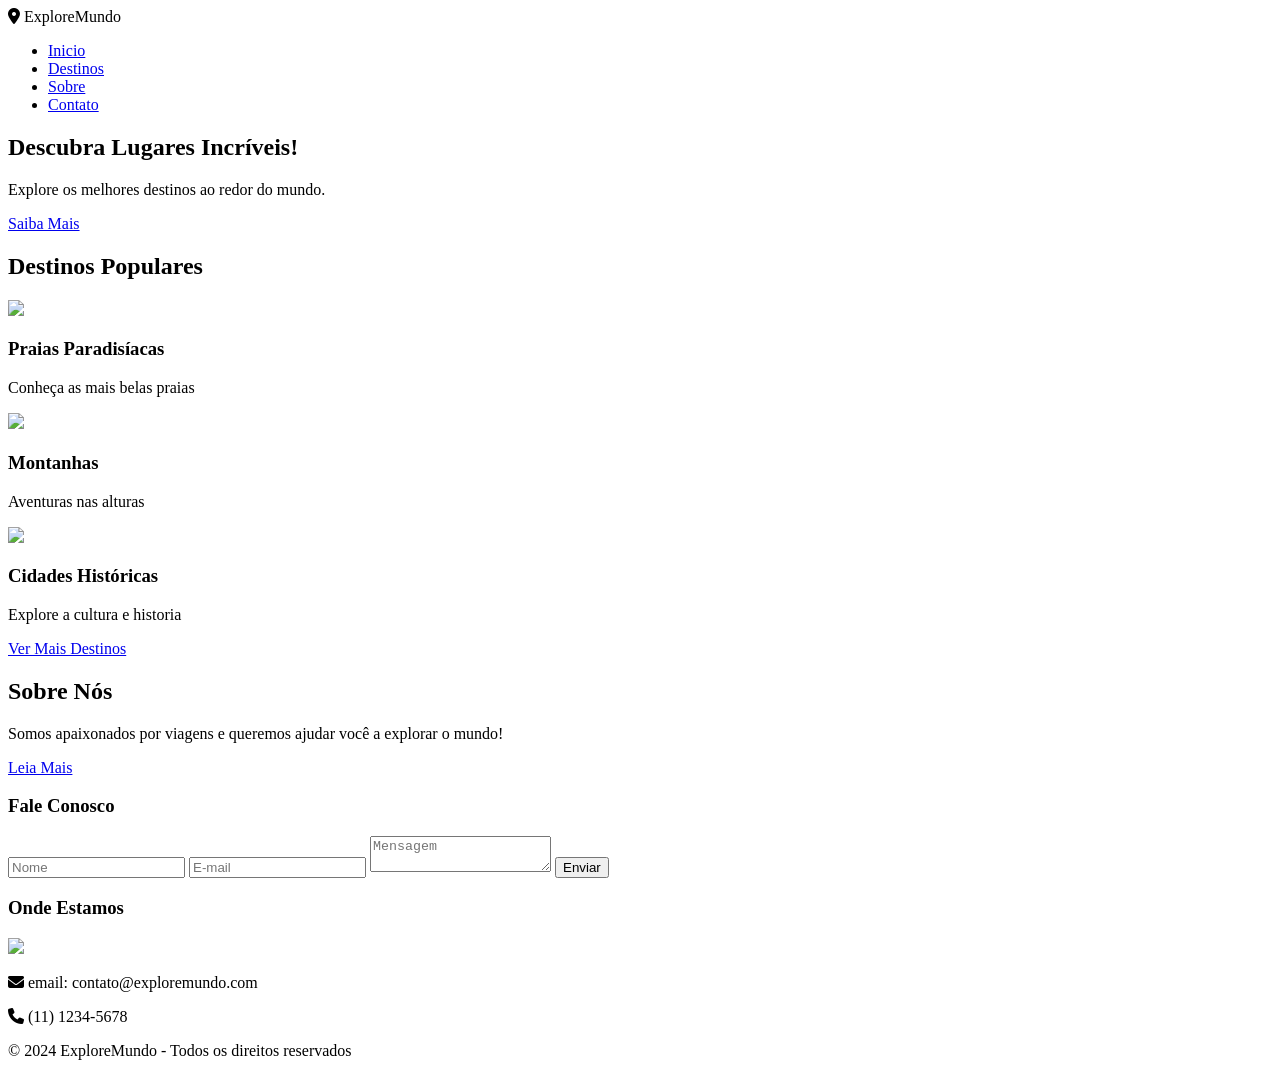
==== index.html @ 055b3469 "Add initial HTML structure for ExploreMundo website" ====
<!DOCTYPE html>
<html lang="pt-BR">
<head>
    <meta charset="UTF-8">
    <meta name="viewport" content="width=device-width, initial-scale=1.0">
    <title>ExploreMundo - Home</title>
    <link rel="stylesheet" href="style.css">
    <link rel="stylesheet" href="https://cdnjs.cloudflare.com/ajax/libs/font-awesome/6.4.0/css/all.min.css">
</head>
<body>

    <header>
        <div class="logo">
            <i class="fa-solid fa-location-dot"></i> ExploreMundo
        </div>
        <nav>
            <ul>
                <li><a href="index.html" class="active">Inicio</a></li>
                <li><a href="destinos.html">Destinos</a></li>
                <li><a href="#sobre">Sobre</a></li>
                <li><a href="#contato">Contato</a></li>
            </ul>
        </nav>
    </header>

    <section class="hero">
        <h1>Descubra Lugares Incríveis!</h1>
        <p>Explore os melhores destinos ao redor do mundo.</p>
        <a href="#sobre" class="btn-orange">Saiba Mais</a>
    </section>

    <section class="destinations" id="destinos">
        <h2 class="section-title">Destinos Populares</h2>
        
        <div class="cards-container">
            <div class="card">
                <img src= alt="Praia">
                <h3>Praias Paradisíacas</h3>
                <p>Conheça as mais belas praias</p>
            </div>
            <div class="card">
                <img src= alt="Montanhas">
                <h3>Montanhas</h3>
                <p>Aventuras nas alturas</p>
            </div>
            <div class="card">
                <img src= alt="Cidade Histórica">
                <h3>Cidades Históricas</h3>
                <p>Explore a cultura e historia</p>
            </div>
        </div>

        <a href="destinos.html" class="btn-orange">Ver Mais Destinos</a>
    </section>

    <section class="about" id="sobre">
        <h2 class="section-title">Sobre Nós</h2>
        <p>Somos apaixonados por viagens e queremos ajudar você a explorar o mundo!</p>
        <a href="#" class="btn-orange">Leia Mais</a>
    </section>

    <section class="contact-location" id="contato">
        <div class="contact-form">
            <h3 class="small-title">Fale Conosco</h3>
            <form action="#">
                <input type="text" placeholder="Nome" required>
                <input type="email" placeholder="E-mail" required>
                <textarea placeholder="Mensagem" required></textarea>
                <button type="submit" class="btn-blue">Enviar</button>
            </form>
        </div>

        <div class="location-info">
            <h3 class="small-title">Onde Estamos</h3>
            <img src= alt="Mapa de localização">
            <div class="location-details">
                <p><i class="fa-solid fa-envelope"></i> email: contato@exploremundo.com</p>
                <p><i class="fa-solid fa-phone"></i> (11) 1234-5678</p>
            </div>
        </div>
    </section>

    <footer>
        <p>&copy; 2024 ExploreMundo - Todos os direitos reservados</p>
    </footer>

</body>
</html>
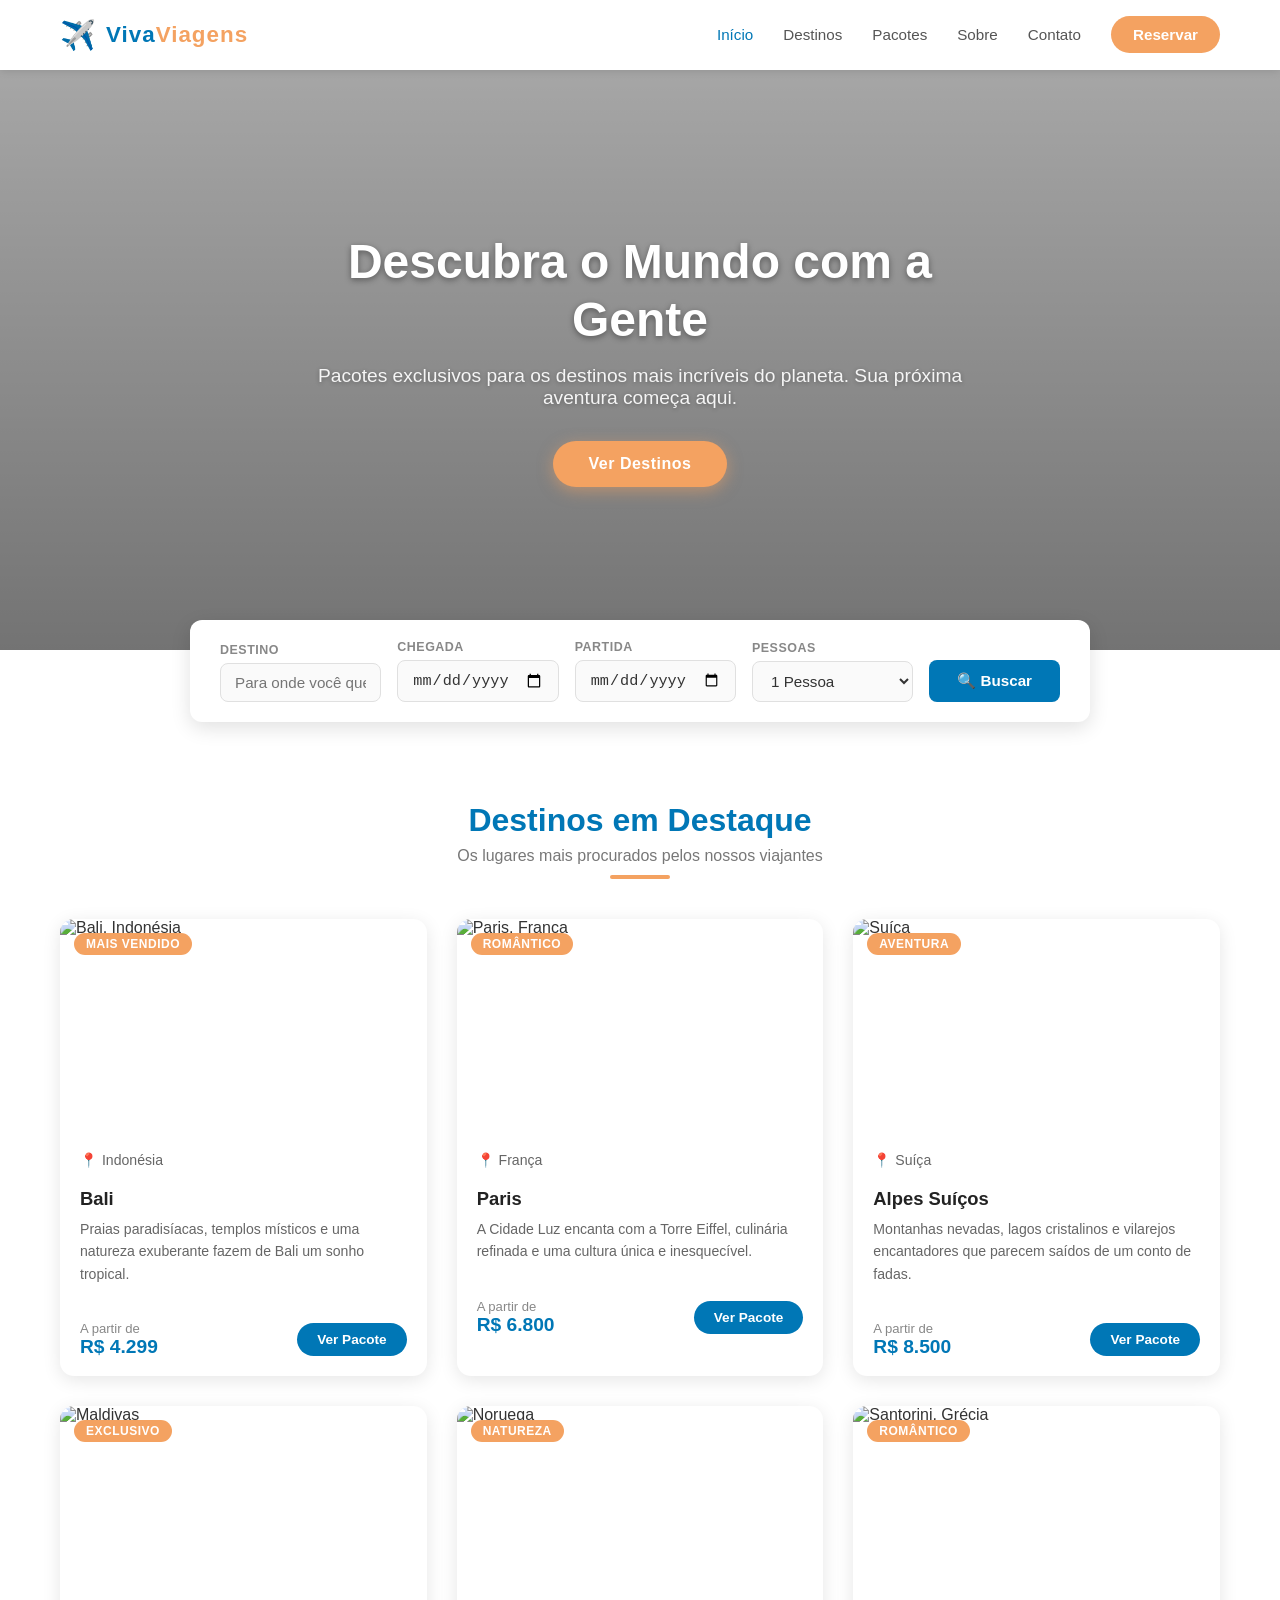
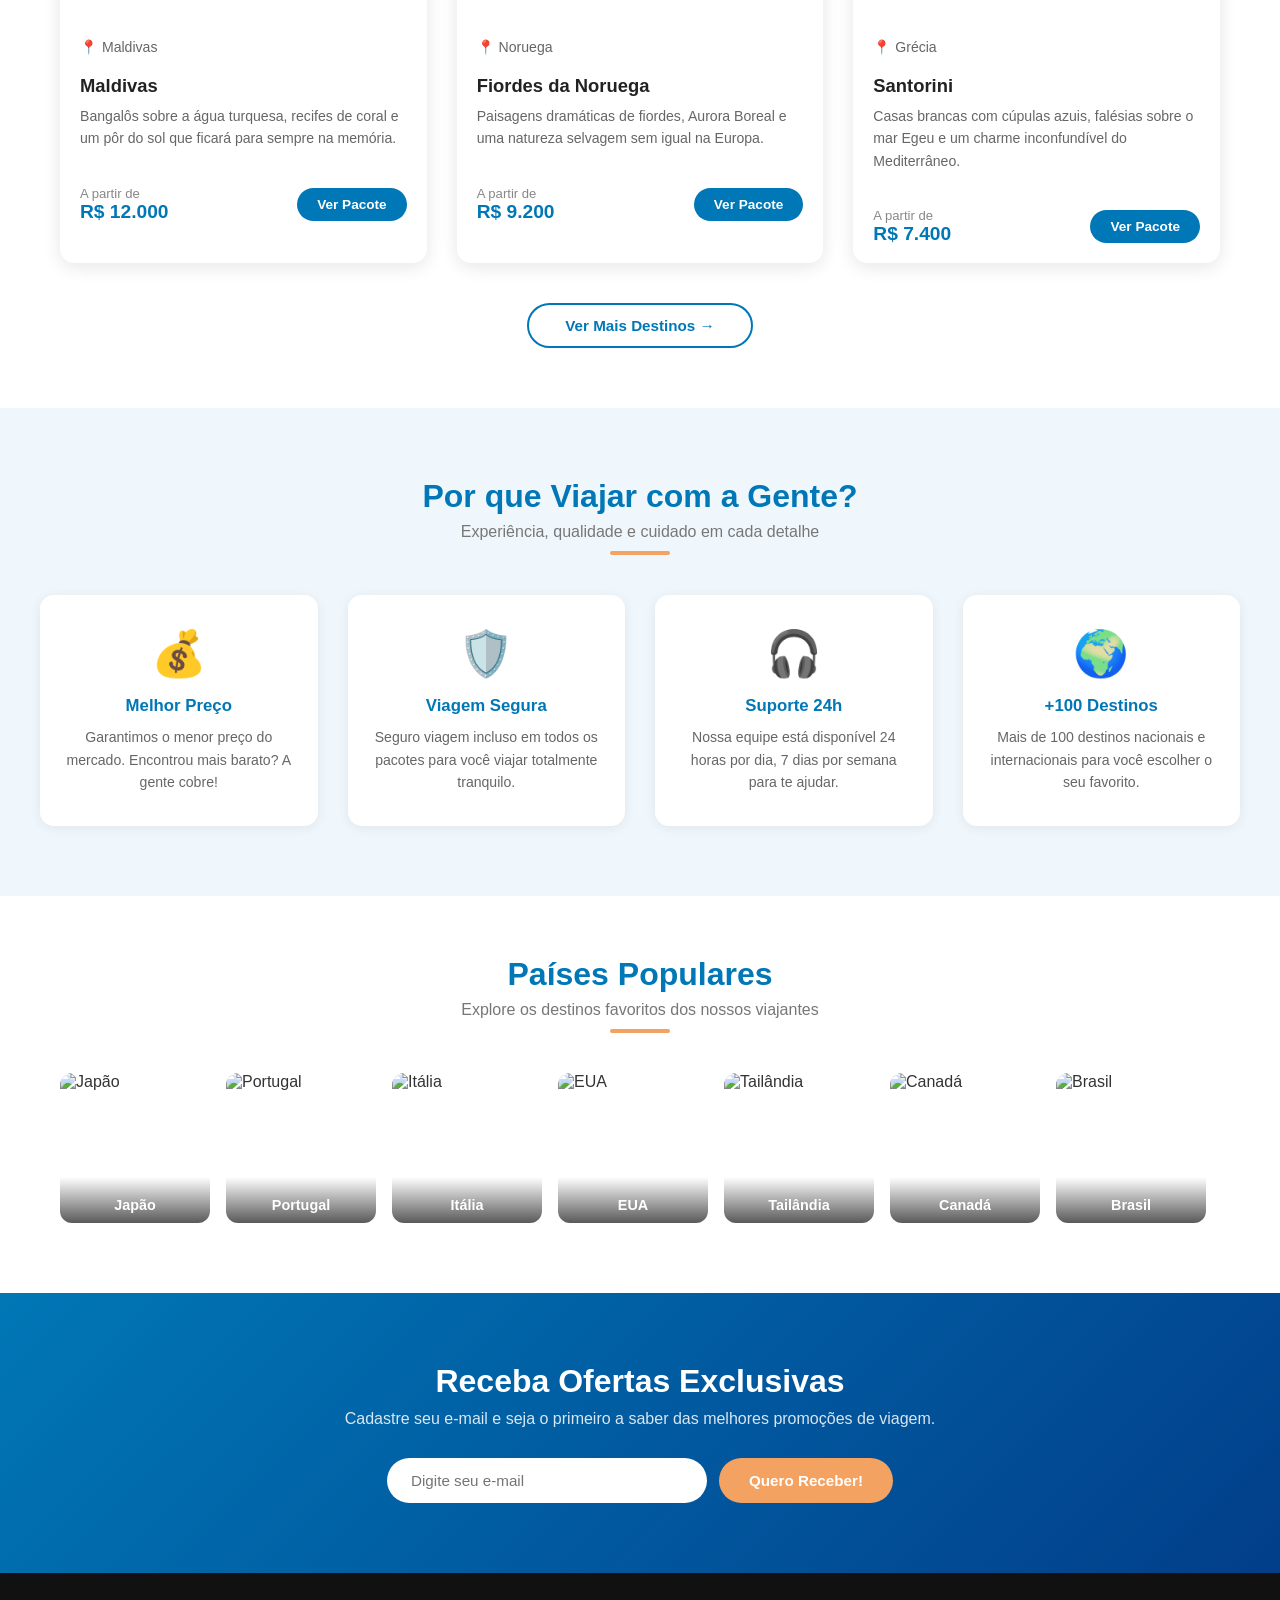
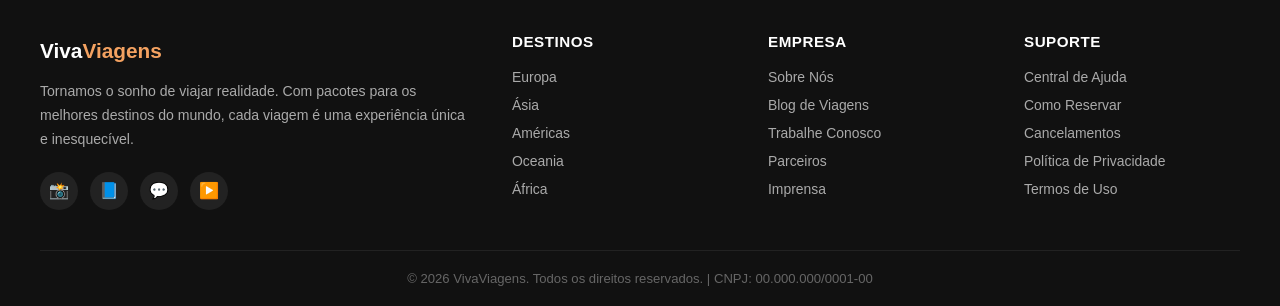
==== commit 4f9e2922: "Add travel website: index.html, destinos.html, and css/style.css Co-authored-by: Theezy-I <162178664" ====
--- a/index.html
+++ b/index.html
@@ -3,85 +3,333 @@
 <head>
     <meta charset="UTF-8">
     <meta name="viewport" content="width=device-width, initial-scale=1.0">
-    <title>ExploreMundo - Home</title>
-    <link rel="stylesheet" href="style.css">
-    <link rel="stylesheet" href="https://cdnjs.cloudflare.com/ajax/libs/font-awesome/6.4.0/css/all.min.css">
+    <title>Viva Viagens – Explore o Mundo</title>
+    <link rel="stylesheet" href="css/style.css">
 </head>
 <body>
 
+    <!-- ===== HEADER ===== -->
     <header>
-        <div class="logo">
-            <i class="fa-solid fa-location-dot"></i> ExploreMundo
-        </div>
-        <nav>
-            <ul>
-                <li><a href="index.html" class="active">Inicio</a></li>
+        <nav class="navbar">
+            <div class="logo">
+                <span class="logo-icon">✈️</span>
+                <span class="logo-text">Viva<em>Viagens</em></span>
+            </div>
+            <ul class="nav-links">
+                <li><a href="index.html" class="active">Início</a></li>
                 <li><a href="destinos.html">Destinos</a></li>
-                <li><a href="#sobre">Sobre</a></li>
-                <li><a href="#contato">Contato</a></li>
+                <li><a href="#">Pacotes</a></li>
+                <li><a href="#">Sobre</a></li>
+                <li><a href="#">Contato</a></li>
+                <li><a href="#" class="btn-reservar">Reservar</a></li>
             </ul>
         </nav>
     </header>
 
+    <!-- ===== HERO ===== -->
     <section class="hero">
-        <h1>Descubra Lugares Incríveis!</h1>
-        <p>Explore os melhores destinos ao redor do mundo.</p>
-        <a href="#sobre" class="btn-orange">Saiba Mais</a>
-    </section>
-
-    <section class="destinations" id="destinos">
-        <h2 class="section-title">Destinos Populares</h2>
-        
-        <div class="cards-container">
-            <div class="card">
-                <img src= alt="Praia">
-                <h3>Praias Paradisíacas</h3>
-                <p>Conheça as mais belas praias</p>
-            </div>
-            <div class="card">
-                <img src= alt="Montanhas">
-                <h3>Montanhas</h3>
-                <p>Aventuras nas alturas</p>
-            </div>
-            <div class="card">
-                <img src= alt="Cidade Histórica">
-                <h3>Cidades Históricas</h3>
-                <p>Explore a cultura e historia</p>
-            </div>
-        </div>
-
-        <a href="destinos.html" class="btn-orange">Ver Mais Destinos</a>
-    </section>
-
-    <section class="about" id="sobre">
-        <h2 class="section-title">Sobre Nós</h2>
-        <p>Somos apaixonados por viagens e queremos ajudar você a explorar o mundo!</p>
-        <a href="#" class="btn-orange">Leia Mais</a>
-    </section>
-
-    <section class="contact-location" id="contato">
-        <div class="contact-form">
-            <h3 class="small-title">Fale Conosco</h3>
-            <form action="#">
-                <input type="text" placeholder="Nome" required>
-                <input type="email" placeholder="E-mail" required>
-                <textarea placeholder="Mensagem" required></textarea>
-                <button type="submit" class="btn-blue">Enviar</button>
-            </form>
-        </div>
-
-        <div class="location-info">
-            <h3 class="small-title">Onde Estamos</h3>
-            <img src= alt="Mapa de localização">
-            <div class="location-details">
-                <p><i class="fa-solid fa-envelope"></i> email: contato@exploremundo.com</p>
-                <p><i class="fa-solid fa-phone"></i> (11) 1234-5678</p>
-            </div>
-        </div>
-    </section>
-
+        <div class="hero-overlay"></div>
+        <div class="hero-content">
+            <h1>Descubra o Mundo com a Gente</h1>
+            <p>Pacotes exclusivos para os destinos mais incríveis do planeta. Sua próxima aventura começa aqui.</p>
+            <a href="destinos.html" class="btn-primary">Ver Destinos</a>
+        </div>
+    </section>
+
+    <!-- ===== SEARCH BAR ===== -->
+    <div class="search-bar">
+        <form>
+            <div class="search-group">
+                <label for="destino">Destino</label>
+                <input type="text" id="destino" placeholder="Para onde você quer ir?">
+            </div>
+            <div class="search-group">
+                <label for="chegada">Chegada</label>
+                <input type="date" id="chegada">
+            </div>
+            <div class="search-group">
+                <label for="partida">Partida</label>
+                <input type="date" id="partida">
+            </div>
+            <div class="search-group">
+                <label for="pessoas">Pessoas</label>
+                <select id="pessoas">
+                    <option>1 Pessoa</option>
+                    <option>2 Pessoas</option>
+                    <option>3 Pessoas</option>
+                    <option>4+ Pessoas</option>
+                </select>
+            </div>
+            <button type="submit" class="btn-search">🔍 Buscar</button>
+        </form>
+    </div>
+
+    <!-- ===== DESTINOS EM DESTAQUE ===== -->
+    <section class="destinations">
+        <div class="section-title">
+            <h2>Destinos em Destaque</h2>
+            <p>Os lugares mais procurados pelos nossos viajantes</p>
+            <div class="underline"></div>
+        </div>
+
+        <div class="destinations-grid">
+
+            <!-- Card 1 -->
+            <div class="destination-card">
+                <div class="card-img">
+                    <img src="https://images.unsplash.com/photo-1500375592092-40eb2168fd21?w=600&q=80" alt="Bali, Indonésia">
+                    <span class="card-badge">Mais Vendido</span>
+                </div>
+                <div class="card-body">
+                    <p class="card-location">📍 Indonésia</p>
+                    <h3>Bali</h3>
+                    <p>Praias paradisíacas, templos místicos e uma natureza exuberante fazem de Bali um sonho tropical.</p>
+                </div>
+                <div class="card-footer">
+                    <div class="card-price">
+                        A partir de
+                        <strong>R$ 4.299</strong>
+                    </div>
+                    <a href="#" class="btn-card">Ver Pacote</a>
+                </div>
+            </div>
+
+            <!-- Card 2 -->
+            <div class="destination-card">
+                <div class="card-img">
+                    <img src="https://images.unsplash.com/photo-1499856871958-5b9627545d1a?w=600&q=80" alt="Paris, França">
+                    <span class="card-badge">Romântico</span>
+                </div>
+                <div class="card-body">
+                    <p class="card-location">📍 França</p>
+                    <h3>Paris</h3>
+                    <p>A Cidade Luz encanta com a Torre Eiffel, culinária refinada e uma cultura única e inesquecível.</p>
+                </div>
+                <div class="card-footer">
+                    <div class="card-price">
+                        A partir de
+                        <strong>R$ 6.800</strong>
+                    </div>
+                    <a href="#" class="btn-card">Ver Pacote</a>
+                </div>
+            </div>
+
+            <!-- Card 3 -->
+            <div class="destination-card">
+                <div class="card-img">
+                    <img src="https://images.unsplash.com/photo-1506905925346-21bda4d32df4?w=600&q=80" alt="Suíça">
+                    <span class="card-badge">Aventura</span>
+                </div>
+                <div class="card-body">
+                    <p class="card-location">📍 Suíça</p>
+                    <h3>Alpes Suíços</h3>
+                    <p>Montanhas nevadas, lagos cristalinos e vilarejos encantadores que parecem saídos de um conto de fadas.</p>
+                </div>
+                <div class="card-footer">
+                    <div class="card-price">
+                        A partir de
+                        <strong>R$ 8.500</strong>
+                    </div>
+                    <a href="#" class="btn-card">Ver Pacote</a>
+                </div>
+            </div>
+
+            <!-- Card 4 -->
+            <div class="destination-card">
+                <div class="card-img">
+                    <img src="https://images.unsplash.com/photo-1518548419970-58e3b4079ab2?w=600&q=80" alt="Maldivas">
+                    <span class="card-badge">Exclusivo</span>
+                </div>
+                <div class="card-body">
+                    <p class="card-location">📍 Maldivas</p>
+                    <h3>Maldivas</h3>
+                    <p>Bangalôs sobre a água turquesa, recifes de coral e um pôr do sol que ficará para sempre na memória.</p>
+                </div>
+                <div class="card-footer">
+                    <div class="card-price">
+                        A partir de
+                        <strong>R$ 12.000</strong>
+                    </div>
+                    <a href="#" class="btn-card">Ver Pacote</a>
+                </div>
+            </div>
+
+            <!-- Card 5 -->
+            <div class="destination-card">
+                <div class="card-img">
+                    <img src="https://images.unsplash.com/photo-1476514525535-07fb3b4ae5f1?w=600&q=80" alt="Noruega">
+                    <span class="card-badge">Natureza</span>
+                </div>
+                <div class="card-body">
+                    <p class="card-location">📍 Noruega</p>
+                    <h3>Fiordes da Noruega</h3>
+                    <p>Paisagens dramáticas de fiordes, Aurora Boreal e uma natureza selvagem sem igual na Europa.</p>
+                </div>
+                <div class="card-footer">
+                    <div class="card-price">
+                        A partir de
+                        <strong>R$ 9.200</strong>
+                    </div>
+                    <a href="#" class="btn-card">Ver Pacote</a>
+                </div>
+            </div>
+
+            <!-- Card 6 -->
+            <div class="destination-card">
+                <div class="card-img">
+                    <img src="https://images.unsplash.com/photo-1543158181-e6f9f6712055?w=600&q=80" alt="Santorini, Grécia">
+                    <span class="card-badge">Romântico</span>
+                </div>
+                <div class="card-body">
+                    <p class="card-location">📍 Grécia</p>
+                    <h3>Santorini</h3>
+                    <p>Casas brancas com cúpulas azuis, falésias sobre o mar Egeu e um charme inconfundível do Mediterrâneo.</p>
+                </div>
+                <div class="card-footer">
+                    <div class="card-price">
+                        A partir de
+                        <strong>R$ 7.400</strong>
+                    </div>
+                    <a href="#" class="btn-card">Ver Pacote</a>
+                </div>
+            </div>
+
+        </div>
+
+        <div class="ver-mais-wrap">
+            <a href="destinos.html" class="btn-outline">Ver Mais Destinos →</a>
+        </div>
+    </section>
+
+    <!-- ===== POR QUE NOS ESCOLHER ===== -->
+    <section class="features">
+        <div class="features-inner">
+            <div class="section-title">
+                <h2>Por que Viajar com a Gente?</h2>
+                <p>Experiência, qualidade e cuidado em cada detalhe</p>
+                <div class="underline"></div>
+            </div>
+            <div class="features-grid">
+                <div class="feature-item">
+                    <div class="feature-icon">💰</div>
+                    <h3>Melhor Preço</h3>
+                    <p>Garantimos o menor preço do mercado. Encontrou mais barato? A gente cobre!</p>
+                </div>
+                <div class="feature-item">
+                    <div class="feature-icon">🛡️</div>
+                    <h3>Viagem Segura</h3>
+                    <p>Seguro viagem incluso em todos os pacotes para você viajar totalmente tranquilo.</p>
+                </div>
+                <div class="feature-item">
+                    <div class="feature-icon">🎧</div>
+                    <h3>Suporte 24h</h3>
+                    <p>Nossa equipe está disponível 24 horas por dia, 7 dias por semana para te ajudar.</p>
+                </div>
+                <div class="feature-item">
+                    <div class="feature-icon">🌍</div>
+                    <h3>+100 Destinos</h3>
+                    <p>Mais de 100 destinos nacionais e internacionais para você escolher o seu favorito.</p>
+                </div>
+            </div>
+        </div>
+    </section>
+
+    <!-- ===== PAÍSES POPULARES ===== -->
+    <section class="countries">
+        <div class="section-title">
+            <h2>Países Populares</h2>
+            <p>Explore os destinos favoritos dos nossos viajantes</p>
+            <div class="underline"></div>
+        </div>
+        <div class="countries-strip">
+            <div class="country-item">
+                <img src="https://images.unsplash.com/photo-1526392060635-9d6019884377?w=300&q=80" alt="Japão">
+                <div class="country-name">Japão</div>
+            </div>
+            <div class="country-item">
+                <img src="https://images.unsplash.com/photo-1500382017468-9049fed747ef?w=300&q=80" alt="Portugal">
+                <div class="country-name">Portugal</div>
+            </div>
+            <div class="country-item">
+                <img src="https://images.unsplash.com/photo-1501854140801-50d01698950b?w=300&q=80" alt="Itália">
+                <div class="country-name">Itália</div>
+            </div>
+            <div class="country-item">
+                <img src="https://images.unsplash.com/photo-1568702846914-96b305d2aaeb?w=300&q=80" alt="EUA">
+                <div class="country-name">EUA</div>
+            </div>
+            <div class="country-item">
+                <img src="https://images.unsplash.com/photo-1574607383476-f517f260d30b?w=300&q=80" alt="Tailândia">
+                <div class="country-name">Tailândia</div>
+            </div>
+            <div class="country-item">
+                <img src="https://images.unsplash.com/photo-1522441815192-d9f04eb0615c?w=300&q=80" alt="Canadá">
+                <div class="country-name">Canadá</div>
+            </div>
+            <div class="country-item">
+                <img src="https://images.unsplash.com/photo-1483729558449-99ef09a8c325?w=300&q=80" alt="Brasil">
+                <div class="country-name">Brasil</div>
+            </div>
+        </div>
+    </section>
+
+    <!-- ===== NEWSLETTER ===== -->
+    <section class="newsletter">
+        <h2>Receba Ofertas Exclusivas</h2>
+        <p>Cadastre seu e-mail e seja o primeiro a saber das melhores promoções de viagem.</p>
+        <form class="newsletter-form">
+            <input type="email" placeholder="Digite seu e-mail">
+            <button type="submit">Quero Receber!</button>
+        </form>
+    </section>
+
+    <!-- ===== FOOTER ===== -->
     <footer>
-        <p>&copy; 2024 ExploreMundo - Todos os direitos reservados</p>
+        <div class="footer-inner">
+            <div class="footer-brand">
+                <p class="logo-text">Viva<em>Viagens</em></p>
+                <p>Tornamos o sonho de viajar realidade. Com pacotes para os melhores destinos do mundo, cada viagem é uma experiência única e inesquecível.</p>
+                <div class="social-links">
+                    <a href="#" title="Instagram">📸</a>
+                    <a href="#" title="Facebook">📘</a>
+                    <a href="#" title="WhatsApp">💬</a>
+                    <a href="#" title="YouTube">▶️</a>
+                </div>
+            </div>
+            <div class="footer-col">
+                <h4>Destinos</h4>
+                <ul>
+                    <li><a href="#">Europa</a></li>
+                    <li><a href="#">Ásia</a></li>
+                    <li><a href="#">Américas</a></li>
+                    <li><a href="#">Oceania</a></li>
+                    <li><a href="#">África</a></li>
+                </ul>
+            </div>
+            <div class="footer-col">
+                <h4>Empresa</h4>
+                <ul>
+                    <li><a href="#">Sobre Nós</a></li>
+                    <li><a href="#">Blog de Viagens</a></li>
+                    <li><a href="#">Trabalhe Conosco</a></li>
+                    <li><a href="#">Parceiros</a></li>
+                    <li><a href="#">Imprensa</a></li>
+                </ul>
+            </div>
+            <div class="footer-col">
+                <h4>Suporte</h4>
+                <ul>
+                    <li><a href="#">Central de Ajuda</a></li>
+                    <li><a href="#">Como Reservar</a></li>
+                    <li><a href="#">Cancelamentos</a></li>
+                    <li><a href="#">Política de Privacidade</a></li>
+                    <li><a href="#">Termos de Uso</a></li>
+                </ul>
+            </div>
+        </div>
+        <div class="footer-bottom">
+            <p>&copy; 2026 VivaViagens. Todos os direitos reservados. | CNPJ: 00.000.000/0001-00</p>
+        </div>
     </footer>
 
 </body>
--- a/css/style.css
+++ b/css/style.css
@@ -0,0 +1,776 @@
+/* ===== RESET & BASE ===== */
+* {
+    margin: 0;
+    padding: 0;
+    box-sizing: border-box;
+}
+
+body {
+    font-family: 'Segoe UI', Tahoma, Geneva, Verdana, sans-serif;
+    color: #333;
+    background-color: #fff;
+}
+
+a {
+    text-decoration: none;
+    color: inherit;
+}
+
+ul {
+    list-style: none;
+}
+
+img {
+    max-width: 100%;
+    display: block;
+}
+
+/* ===== HEADER / NAVBAR ===== */
+header {
+    background-color: #fff;
+    box-shadow: 0 2px 8px rgba(0, 0, 0, 0.1);
+    position: sticky;
+    top: 0;
+    z-index: 100;
+}
+
+.navbar {
+    display: flex;
+    align-items: center;
+    justify-content: space-between;
+    max-width: 1200px;
+    margin: 0 auto;
+    padding: 0 20px;
+    height: 70px;
+}
+
+.logo {
+    display: flex;
+    align-items: center;
+    gap: 10px;
+}
+
+.logo span.logo-icon {
+    font-size: 1.8rem;
+}
+
+.logo span.logo-text {
+    font-size: 1.4rem;
+    font-weight: 700;
+    color: #0077b6;
+    letter-spacing: 1px;
+}
+
+.logo span.logo-text em {
+    color: #f4a261;
+    font-style: normal;
+}
+
+.nav-links {
+    display: flex;
+    gap: 30px;
+    align-items: center;
+}
+
+.nav-links li a {
+    font-size: 0.95rem;
+    font-weight: 500;
+    color: #555;
+    transition: color 0.3s;
+}
+
+.nav-links li a:hover,
+.nav-links li a.active {
+    color: #0077b6;
+}
+
+.btn-reservar {
+    background-color: #f4a261;
+    color: #fff !important;
+    padding: 10px 22px;
+    border-radius: 25px;
+    font-weight: 600 !important;
+    transition: background-color 0.3s !important;
+}
+
+.btn-reservar:hover {
+    background-color: #e07b3a !important;
+}
+
+/* ===== HERO SECTION ===== */
+.hero {
+    position: relative;
+    height: 580px;
+    background: url('https://images.unsplash.com/photo-1507525428034-b723cf961d3e?w=1600&q=80') center/cover no-repeat;
+    display: flex;
+    align-items: center;
+    justify-content: center;
+    text-align: center;
+}
+
+.hero-overlay {
+    position: absolute;
+    inset: 0;
+    background: linear-gradient(to bottom, rgba(0,0,0,0.35), rgba(0,0,0,0.55));
+}
+
+.hero-content {
+    position: relative;
+    z-index: 1;
+    color: #fff;
+    max-width: 700px;
+    padding: 0 20px;
+}
+
+.hero-content h1 {
+    font-size: 3rem;
+    font-weight: 800;
+    margin-bottom: 16px;
+    text-shadow: 0 2px 6px rgba(0,0,0,0.4);
+    line-height: 1.2;
+}
+
+.hero-content p {
+    font-size: 1.2rem;
+    margin-bottom: 32px;
+    opacity: 0.92;
+    text-shadow: 0 1px 4px rgba(0,0,0,0.3);
+}
+
+.btn-primary {
+    display: inline-block;
+    background-color: #f4a261;
+    color: #fff;
+    padding: 14px 36px;
+    border-radius: 30px;
+    font-size: 1rem;
+    font-weight: 700;
+    letter-spacing: 0.5px;
+    transition: background-color 0.3s, transform 0.2s;
+    box-shadow: 0 4px 15px rgba(244, 162, 97, 0.5);
+}
+
+.btn-primary:hover {
+    background-color: #e07b3a;
+    transform: translateY(-2px);
+}
+
+/* ===== SEARCH BAR ===== */
+.search-bar {
+    background-color: #fff;
+    box-shadow: 0 6px 20px rgba(0, 0, 0, 0.12);
+    max-width: 900px;
+    margin: -30px auto 0;
+    border-radius: 12px;
+    padding: 20px 30px;
+    position: relative;
+    z-index: 10;
+}
+
+.search-bar form {
+    display: flex;
+    gap: 16px;
+    align-items: flex-end;
+    flex-wrap: wrap;
+}
+
+.search-group {
+    display: flex;
+    flex-direction: column;
+    flex: 1;
+    min-width: 150px;
+}
+
+.search-group label {
+    font-size: 0.78rem;
+    font-weight: 600;
+    color: #888;
+    text-transform: uppercase;
+    letter-spacing: 0.5px;
+    margin-bottom: 6px;
+}
+
+.search-group input,
+.search-group select {
+    border: 1.5px solid #e0e0e0;
+    border-radius: 8px;
+    padding: 10px 14px;
+    font-size: 0.95rem;
+    color: #333;
+    outline: none;
+    transition: border-color 0.3s;
+    background: #fafafa;
+}
+
+.search-group input:focus,
+.search-group select:focus {
+    border-color: #0077b6;
+    background: #fff;
+}
+
+.btn-search {
+    background-color: #0077b6;
+    color: #fff;
+    border: none;
+    padding: 12px 28px;
+    border-radius: 8px;
+    font-size: 0.95rem;
+    font-weight: 600;
+    cursor: pointer;
+    transition: background-color 0.3s;
+    white-space: nowrap;
+}
+
+.btn-search:hover {
+    background-color: #005f8e;
+}
+
+/* ===== SECTIONS COMMON ===== */
+.section-title {
+    text-align: center;
+    margin-bottom: 40px;
+}
+
+.section-title h2 {
+    font-size: 2rem;
+    font-weight: 800;
+    color: #0077b6;
+    margin-bottom: 8px;
+}
+
+.section-title p {
+    font-size: 1rem;
+    color: #777;
+}
+
+.section-title .underline {
+    width: 60px;
+    height: 4px;
+    background-color: #f4a261;
+    margin: 10px auto 0;
+    border-radius: 2px;
+}
+
+/* ===== FEATURED DESTINATIONS ===== */
+.destinations {
+    padding: 80px 20px 60px;
+    max-width: 1200px;
+    margin: 0 auto;
+}
+
+.destinations-grid {
+    display: grid;
+    grid-template-columns: repeat(auto-fill, minmax(280px, 1fr));
+    gap: 30px;
+}
+
+.destination-card {
+    border-radius: 14px;
+    overflow: hidden;
+    box-shadow: 0 4px 18px rgba(0, 0, 0, 0.1);
+    transition: transform 0.3s, box-shadow 0.3s;
+    background: #fff;
+}
+
+.destination-card:hover {
+    transform: translateY(-6px);
+    box-shadow: 0 10px 30px rgba(0, 0, 0, 0.15);
+}
+
+.card-img {
+    position: relative;
+    height: 210px;
+    overflow: hidden;
+}
+
+.card-img img {
+    width: 100%;
+    height: 100%;
+    object-fit: cover;
+    transition: transform 0.4s;
+}
+
+.destination-card:hover .card-img img {
+    transform: scale(1.06);
+}
+
+.card-badge {
+    position: absolute;
+    top: 14px;
+    left: 14px;
+    background-color: #f4a261;
+    color: #fff;
+    font-size: 0.75rem;
+    font-weight: 700;
+    padding: 4px 12px;
+    border-radius: 20px;
+    text-transform: uppercase;
+    letter-spacing: 0.5px;
+}
+
+.card-body {
+    padding: 20px;
+}
+
+.card-location {
+    font-size: 0.8rem;
+    color: #888;
+    display: flex;
+    align-items: center;
+    gap: 4px;
+    margin-bottom: 6px;
+}
+
+.card-body h3 {
+    font-size: 1.15rem;
+    font-weight: 700;
+    color: #222;
+    margin-bottom: 8px;
+}
+
+.card-body p {
+    font-size: 0.88rem;
+    color: #666;
+    line-height: 1.6;
+    margin-bottom: 16px;
+}
+
+.card-footer {
+    display: flex;
+    align-items: center;
+    justify-content: space-between;
+    padding: 0 20px 18px;
+}
+
+.card-price {
+    font-size: 0.82rem;
+    color: #888;
+}
+
+.card-price strong {
+    display: block;
+    font-size: 1.2rem;
+    color: #0077b6;
+    font-weight: 800;
+}
+
+.btn-card {
+    background-color: #0077b6;
+    color: #fff;
+    padding: 9px 20px;
+    border-radius: 22px;
+    font-size: 0.85rem;
+    font-weight: 600;
+    transition: background-color 0.3s;
+}
+
+.btn-card:hover {
+    background-color: #005f8e;
+}
+
+/* ===== SEE MORE BUTTON ===== */
+.ver-mais-wrap {
+    text-align: center;
+    margin-top: 40px;
+}
+
+.btn-outline {
+    display: inline-block;
+    border: 2px solid #0077b6;
+    color: #0077b6;
+    padding: 12px 36px;
+    border-radius: 30px;
+    font-size: 0.95rem;
+    font-weight: 700;
+    transition: all 0.3s;
+}
+
+.btn-outline:hover {
+    background-color: #0077b6;
+    color: #fff;
+}
+
+/* ===== WHY CHOOSE US ===== */
+.features {
+    background-color: #f0f7fc;
+    padding: 70px 20px;
+}
+
+.features-inner {
+    max-width: 1200px;
+    margin: 0 auto;
+}
+
+.features-grid {
+    display: grid;
+    grid-template-columns: repeat(auto-fill, minmax(220px, 1fr));
+    gap: 30px;
+}
+
+.feature-item {
+    background: #fff;
+    border-radius: 14px;
+    padding: 32px 24px;
+    text-align: center;
+    box-shadow: 0 2px 12px rgba(0, 0, 0, 0.07);
+    transition: transform 0.3s;
+}
+
+.feature-item:hover {
+    transform: translateY(-4px);
+}
+
+.feature-icon {
+    font-size: 2.8rem;
+    margin-bottom: 16px;
+}
+
+.feature-item h3 {
+    font-size: 1.05rem;
+    font-weight: 700;
+    color: #0077b6;
+    margin-bottom: 10px;
+}
+
+.feature-item p {
+    font-size: 0.88rem;
+    color: #666;
+    line-height: 1.6;
+}
+
+/* ===== POPULAR COUNTRIES STRIP ===== */
+.countries {
+    padding: 60px 20px;
+    max-width: 1200px;
+    margin: 0 auto;
+}
+
+.countries-strip {
+    display: flex;
+    gap: 16px;
+    overflow-x: auto;
+    padding-bottom: 10px;
+    scrollbar-width: thin;
+    scrollbar-color: #0077b6 #e0e0e0;
+}
+
+.country-item {
+    min-width: 150px;
+    border-radius: 12px;
+    overflow: hidden;
+    position: relative;
+    cursor: pointer;
+    flex-shrink: 0;
+}
+
+.country-item img {
+    width: 150px;
+    height: 150px;
+    object-fit: cover;
+    transition: transform 0.4s;
+}
+
+.country-item:hover img {
+    transform: scale(1.08);
+}
+
+.country-name {
+    position: absolute;
+    bottom: 0;
+    left: 0;
+    right: 0;
+    background: linear-gradient(transparent, rgba(0,0,0,0.65));
+    color: #fff;
+    text-align: center;
+    padding: 20px 8px 10px;
+    font-size: 0.9rem;
+    font-weight: 700;
+}
+
+/* ===== NEWSLETTER ===== */
+.newsletter {
+    background: linear-gradient(135deg, #0077b6, #023e8a);
+    color: #fff;
+    padding: 70px 20px;
+    text-align: center;
+}
+
+.newsletter h2 {
+    font-size: 2rem;
+    font-weight: 800;
+    margin-bottom: 10px;
+}
+
+.newsletter p {
+    font-size: 1rem;
+    opacity: 0.85;
+    margin-bottom: 30px;
+}
+
+.newsletter-form {
+    display: flex;
+    justify-content: center;
+    gap: 12px;
+    flex-wrap: wrap;
+}
+
+.newsletter-form input {
+    padding: 14px 24px;
+    border-radius: 30px;
+    border: none;
+    outline: none;
+    font-size: 0.95rem;
+    width: 320px;
+    max-width: 100%;
+}
+
+.newsletter-form button {
+    background-color: #f4a261;
+    color: #fff;
+    border: none;
+    padding: 14px 30px;
+    border-radius: 30px;
+    font-size: 0.95rem;
+    font-weight: 700;
+    cursor: pointer;
+    transition: background-color 0.3s;
+}
+
+.newsletter-form button:hover {
+    background-color: #e07b3a;
+}
+
+/* ===== FOOTER ===== */
+footer {
+    background-color: #111;
+    color: #ccc;
+    padding: 60px 20px 20px;
+}
+
+.footer-inner {
+    max-width: 1200px;
+    margin: 0 auto;
+    display: grid;
+    grid-template-columns: 2fr 1fr 1fr 1fr;
+    gap: 40px;
+    margin-bottom: 40px;
+}
+
+.footer-brand .logo-text {
+    font-size: 1.3rem;
+    font-weight: 700;
+    color: #fff;
+    margin-bottom: 12px;
+}
+
+.footer-brand .logo-text em {
+    color: #f4a261;
+    font-style: normal;
+}
+
+.footer-brand p {
+    font-size: 0.88rem;
+    line-height: 1.7;
+    color: #aaa;
+    margin-bottom: 20px;
+}
+
+.social-links {
+    display: flex;
+    gap: 12px;
+}
+
+.social-links a {
+    display: inline-flex;
+    align-items: center;
+    justify-content: center;
+    width: 38px;
+    height: 38px;
+    background-color: #222;
+    border-radius: 50%;
+    font-size: 1rem;
+    transition: background-color 0.3s;
+}
+
+.social-links a:hover {
+    background-color: #0077b6;
+}
+
+.footer-col h4 {
+    font-size: 0.95rem;
+    font-weight: 700;
+    color: #fff;
+    margin-bottom: 18px;
+    text-transform: uppercase;
+    letter-spacing: 0.5px;
+}
+
+.footer-col ul li {
+    margin-bottom: 10px;
+}
+
+.footer-col ul li a {
+    font-size: 0.87rem;
+    color: #aaa;
+    transition: color 0.3s;
+}
+
+.footer-col ul li a:hover {
+    color: #f4a261;
+}
+
+.footer-bottom {
+    border-top: 1px solid #222;
+    padding-top: 20px;
+    text-align: center;
+    font-size: 0.82rem;
+    color: #666;
+    max-width: 1200px;
+    margin: 0 auto;
+}
+
+/* ===== PAGE HERO (inner pages) ===== */
+.page-hero {
+    position: relative;
+    height: 350px;
+    background: url('https://images.unsplash.com/photo-1476514525535-07fb3b4ae5f1?w=1600&q=80') center/cover no-repeat;
+    display: flex;
+    align-items: center;
+    justify-content: center;
+    text-align: center;
+}
+
+.page-hero .hero-overlay {
+    background: linear-gradient(to bottom, rgba(0,0,0,0.4), rgba(0,0,0,0.6));
+}
+
+.page-hero .hero-content h1 {
+    font-size: 2.4rem;
+}
+
+/* ===== FILTERS ===== */
+.filters {
+    background: #f8f8f8;
+    padding: 24px 20px;
+    border-bottom: 1px solid #eee;
+}
+
+.filters-inner {
+    max-width: 1200px;
+    margin: 0 auto;
+    display: flex;
+    gap: 14px;
+    align-items: center;
+    flex-wrap: wrap;
+}
+
+.filters-inner label {
+    font-size: 0.88rem;
+    font-weight: 600;
+    color: #555;
+}
+
+.filter-btn {
+    padding: 8px 20px;
+    border-radius: 20px;
+    border: 2px solid #e0e0e0;
+    background: #fff;
+    font-size: 0.85rem;
+    font-weight: 600;
+    color: #555;
+    cursor: pointer;
+    transition: all 0.3s;
+}
+
+.filter-btn:hover,
+.filter-btn.active {
+    background-color: #0077b6;
+    border-color: #0077b6;
+    color: #fff;
+}
+
+/* ===== ALL DESTINATIONS PAGE ===== */
+.all-destinations {
+    padding: 60px 20px;
+    max-width: 1200px;
+    margin: 0 auto;
+}
+
+/* ===== BREADCRUMB ===== */
+.breadcrumb {
+    max-width: 1200px;
+    margin: 20px auto 0;
+    padding: 0 20px;
+    font-size: 0.87rem;
+    color: #888;
+}
+
+.breadcrumb a {
+    color: #0077b6;
+}
+
+.breadcrumb a:hover {
+    text-decoration: underline;
+}
+
+/* ===== PAGINATION ===== */
+.pagination {
+    display: flex;
+    justify-content: center;
+    gap: 8px;
+    margin-top: 50px;
+}
+
+.pagination a {
+    display: inline-flex;
+    align-items: center;
+    justify-content: center;
+    width: 40px;
+    height: 40px;
+    border-radius: 8px;
+    border: 1.5px solid #ddd;
+    font-size: 0.9rem;
+    font-weight: 600;
+    color: #555;
+    transition: all 0.3s;
+}
+
+.pagination a:hover,
+.pagination a.active {
+    background-color: #0077b6;
+    border-color: #0077b6;
+    color: #fff;
+}
+
+/* ===== RESPONSIVE ===== */
+@media (max-width: 900px) {
+    .footer-inner {
+        grid-template-columns: 1fr 1fr;
+    }
+}
+
+@media (max-width: 700px) {
+    .navbar {
+        padding: 0 16px;
+    }
+
+    .nav-links {
+        display: none;
+    }
+
+    .hero-content h1 {
+        font-size: 2rem;
+    }
+
+    .footer-inner {
+        grid-template-columns: 1fr;
+    }
+
+    .search-bar form {
+        flex-direction: column;
+    }
+
+    .search-group {
+        min-width: 100%;
+    }
+}
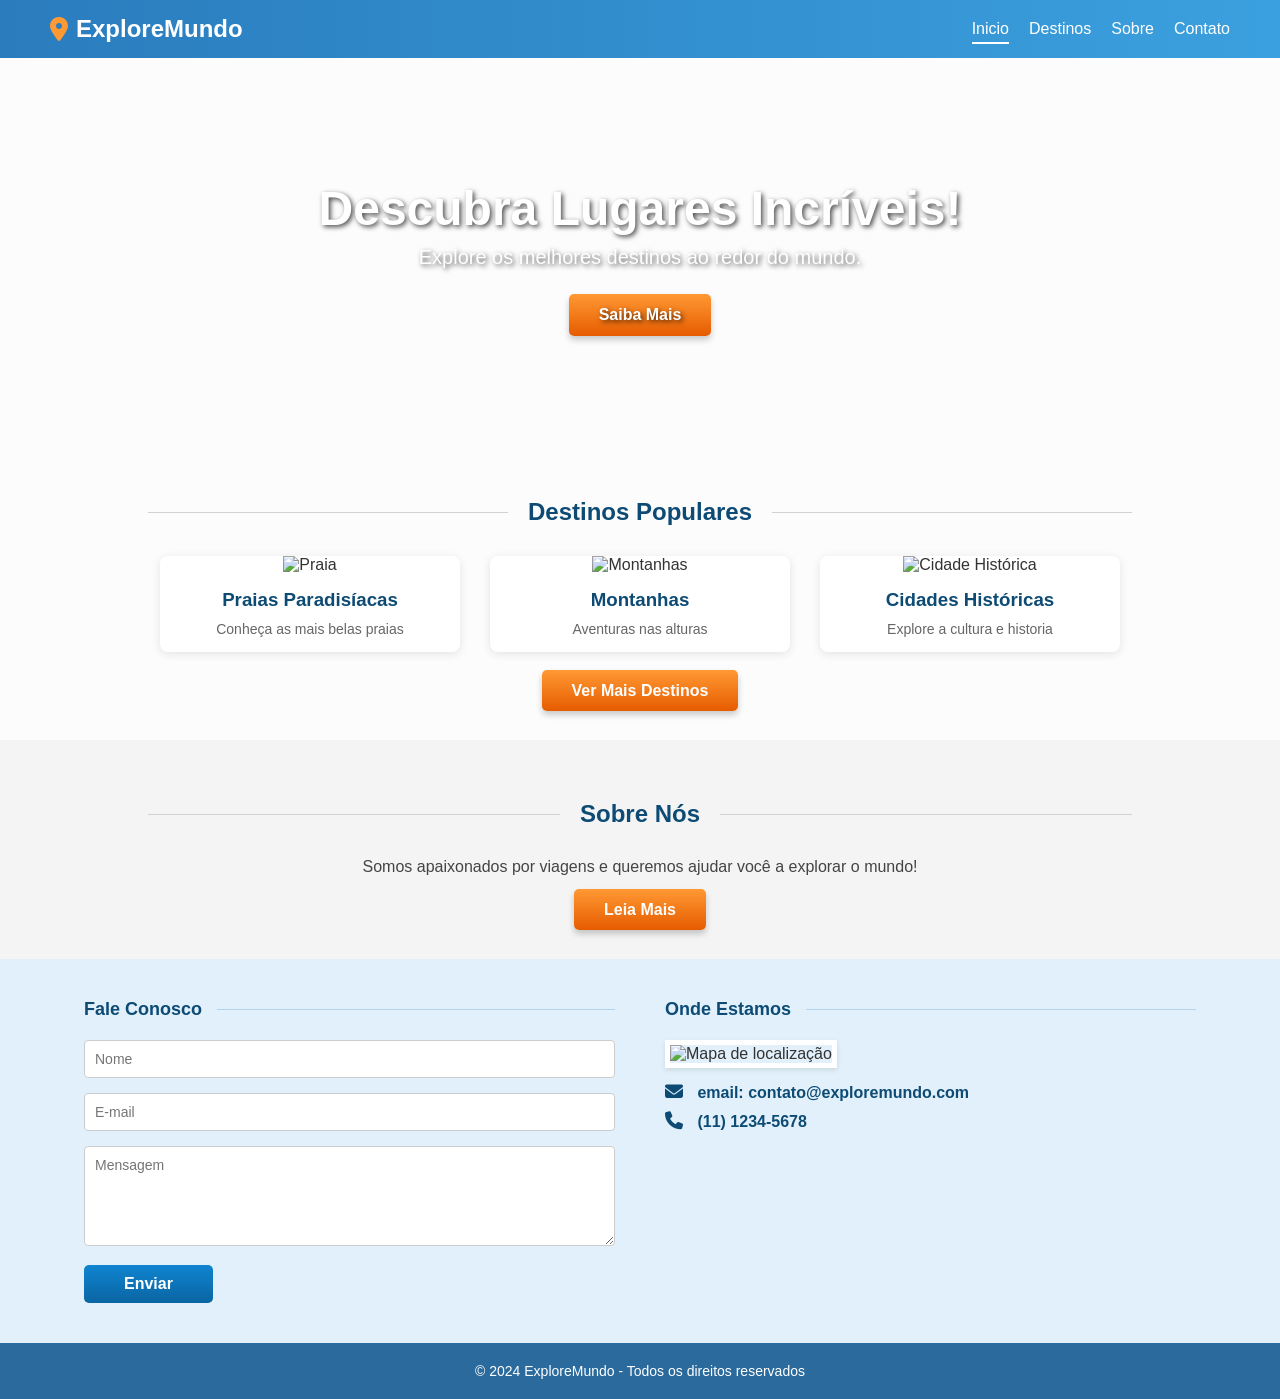
==== commit c53a67ca: "Add images to popular destinations and location map" ====
--- a/index.html
+++ b/index.html
@@ -3,333 +3,85 @@
 <head>
     <meta charset="UTF-8">
     <meta name="viewport" content="width=device-width, initial-scale=1.0">
-    <title>Viva Viagens – Explore o Mundo</title>
-    <link rel="stylesheet" href="css/style.css">
+    <title>ExploreMundo - Home</title>
+    <link rel="stylesheet" href="style.css">
+    <link rel="stylesheet" href="https://cdnjs.cloudflare.com/ajax/libs/font-awesome/6.4.0/css/all.min.css">
 </head>
 <body>
 
-    <!-- ===== HEADER ===== -->
     <header>
-        <nav class="navbar">
-            <div class="logo">
-                <span class="logo-icon">✈️</span>
-                <span class="logo-text">Viva<em>Viagens</em></span>
-            </div>
-            <ul class="nav-links">
-                <li><a href="index.html" class="active">Início</a></li>
+        <div class="logo">
+            <i class="fa-solid fa-location-dot"></i> ExploreMundo
+        </div>
+        <nav>
+            <ul>
+                <li><a href="index.html" class="active">Inicio</a></li>
                 <li><a href="destinos.html">Destinos</a></li>
-                <li><a href="#">Pacotes</a></li>
-                <li><a href="#">Sobre</a></li>
-                <li><a href="#">Contato</a></li>
-                <li><a href="#" class="btn-reservar">Reservar</a></li>
+                <li><a href="#sobre">Sobre</a></li>
+                <li><a href="#contato">Contato</a></li>
             </ul>
         </nav>
     </header>
 
-    <!-- ===== HERO ===== -->
     <section class="hero">
-        <div class="hero-overlay"></div>
-        <div class="hero-content">
-            <h1>Descubra o Mundo com a Gente</h1>
-            <p>Pacotes exclusivos para os destinos mais incríveis do planeta. Sua próxima aventura começa aqui.</p>
-            <a href="destinos.html" class="btn-primary">Ver Destinos</a>
-        </div>
+        <h1>Descubra Lugares Incríveis!</h1>
+        <p>Explore os melhores destinos ao redor do mundo.</p>
+        <a href="#sobre" class="btn-orange">Saiba Mais</a>
     </section>
 
-    <!-- ===== SEARCH BAR ===== -->
-    <div class="search-bar">
-        <form>
-            <div class="search-group">
-                <label for="destino">Destino</label>
-                <input type="text" id="destino" placeholder="Para onde você quer ir?">
+    <section class="destinations" id="destinos">
+        <h2 class="section-title">Destinos Populares</h2>
+        
+        <div class="cards-container">
+            <div class="card">
+                <img src="https://images.unsplash.com/photo-1507525428034-b723cf961d3e?ixlib=rb-4.0.3&auto=format&fit=crop&w=600&q=80" alt="Praia">
+                <h3>Praias Paradisíacas</h3>
+                <p>Conheça as mais belas praias</p>
             </div>
-            <div class="search-group">
-                <label for="chegada">Chegada</label>
-                <input type="date" id="chegada">
+            <div class="card">
+                <img src="https://images.unsplash.com/photo-1464822759023-fed622ff2c3b?ixlib=rb-4.0.3&auto=format&fit=crop&w=600&q=80" alt="Montanhas">
+                <h3>Montanhas</h3>
+                <p>Aventuras nas alturas</p>
             </div>
-            <div class="search-group">
-                <label for="partida">Partida</label>
-                <input type="date" id="partida">
+            <div class="card">
+                <img src="https://images.unsplash.com/photo-1513635269975-59663e0ac1ad?ixlib=rb-4.0.3&auto=format&fit=crop&w=600&q=80" alt="Cidade Histórica">
+                <h3>Cidades Históricas</h3>
+                <p>Explore a cultura e historia</p>
             </div>
-            <div class="search-group">
-                <label for="pessoas">Pessoas</label>
-                <select id="pessoas">
-                    <option>1 Pessoa</option>
-                    <option>2 Pessoas</option>
-                    <option>3 Pessoas</option>
-                    <option>4+ Pessoas</option>
-                </select>
-            </div>
-            <button type="submit" class="btn-search">🔍 Buscar</button>
-        </form>
-    </div>
-
-    <!-- ===== DESTINOS EM DESTAQUE ===== -->
-    <section class="destinations">
-        <div class="section-title">
-            <h2>Destinos em Destaque</h2>
-            <p>Os lugares mais procurados pelos nossos viajantes</p>
-            <div class="underline"></div>
         </div>
 
-        <div class="destinations-grid">
+        <a href="destinos.html" class="btn-orange">Ver Mais Destinos</a>
+    </section>
 
-            <!-- Card 1 -->
-            <div class="destination-card">
-                <div class="card-img">
-                    <img src="https://images.unsplash.com/photo-1500375592092-40eb2168fd21?w=600&q=80" alt="Bali, Indonésia">
-                    <span class="card-badge">Mais Vendido</span>
-                </div>
-                <div class="card-body">
-                    <p class="card-location">📍 Indonésia</p>
-                    <h3>Bali</h3>
-                    <p>Praias paradisíacas, templos místicos e uma natureza exuberante fazem de Bali um sonho tropical.</p>
-                </div>
-                <div class="card-footer">
-                    <div class="card-price">
-                        A partir de
-                        <strong>R$ 4.299</strong>
-                    </div>
-                    <a href="#" class="btn-card">Ver Pacote</a>
-                </div>
-            </div>
+    <section class="about" id="sobre">
+        <h2 class="section-title">Sobre Nós</h2>
+        <p>Somos apaixonados por viagens e queremos ajudar você a explorar o mundo!</p>
+        <a href="#" class="btn-orange">Leia Mais</a>
+    </section>
 
-            <!-- Card 2 -->
-            <div class="destination-card">
-                <div class="card-img">
-                    <img src="https://images.unsplash.com/photo-1499856871958-5b9627545d1a?w=600&q=80" alt="Paris, França">
-                    <span class="card-badge">Romântico</span>
-                </div>
-                <div class="card-body">
-                    <p class="card-location">📍 França</p>
-                    <h3>Paris</h3>
-                    <p>A Cidade Luz encanta com a Torre Eiffel, culinária refinada e uma cultura única e inesquecível.</p>
-                </div>
-                <div class="card-footer">
-                    <div class="card-price">
-                        A partir de
-                        <strong>R$ 6.800</strong>
-                    </div>
-                    <a href="#" class="btn-card">Ver Pacote</a>
-                </div>
-            </div>
-
-            <!-- Card 3 -->
-            <div class="destination-card">
-                <div class="card-img">
-                    <img src="https://images.unsplash.com/photo-1506905925346-21bda4d32df4?w=600&q=80" alt="Suíça">
-                    <span class="card-badge">Aventura</span>
-                </div>
-                <div class="card-body">
-                    <p class="card-location">📍 Suíça</p>
-                    <h3>Alpes Suíços</h3>
-                    <p>Montanhas nevadas, lagos cristalinos e vilarejos encantadores que parecem saídos de um conto de fadas.</p>
-                </div>
-                <div class="card-footer">
-                    <div class="card-price">
-                        A partir de
-                        <strong>R$ 8.500</strong>
-                    </div>
-                    <a href="#" class="btn-card">Ver Pacote</a>
-                </div>
-            </div>
-
-            <!-- Card 4 -->
-            <div class="destination-card">
-                <div class="card-img">
-                    <img src="https://images.unsplash.com/photo-1518548419970-58e3b4079ab2?w=600&q=80" alt="Maldivas">
-                    <span class="card-badge">Exclusivo</span>
-                </div>
-                <div class="card-body">
-                    <p class="card-location">📍 Maldivas</p>
-                    <h3>Maldivas</h3>
-                    <p>Bangalôs sobre a água turquesa, recifes de coral e um pôr do sol que ficará para sempre na memória.</p>
-                </div>
-                <div class="card-footer">
-                    <div class="card-price">
-                        A partir de
-                        <strong>R$ 12.000</strong>
-                    </div>
-                    <a href="#" class="btn-card">Ver Pacote</a>
-                </div>
-            </div>
-
-            <!-- Card 5 -->
-            <div class="destination-card">
-                <div class="card-img">
-                    <img src="https://images.unsplash.com/photo-1476514525535-07fb3b4ae5f1?w=600&q=80" alt="Noruega">
-                    <span class="card-badge">Natureza</span>
-                </div>
-                <div class="card-body">
-                    <p class="card-location">📍 Noruega</p>
-                    <h3>Fiordes da Noruega</h3>
-                    <p>Paisagens dramáticas de fiordes, Aurora Boreal e uma natureza selvagem sem igual na Europa.</p>
-                </div>
-                <div class="card-footer">
-                    <div class="card-price">
-                        A partir de
-                        <strong>R$ 9.200</strong>
-                    </div>
-                    <a href="#" class="btn-card">Ver Pacote</a>
-                </div>
-            </div>
-
-            <!-- Card 6 -->
-            <div class="destination-card">
-                <div class="card-img">
-                    <img src="https://images.unsplash.com/photo-1543158181-e6f9f6712055?w=600&q=80" alt="Santorini, Grécia">
-                    <span class="card-badge">Romântico</span>
-                </div>
-                <div class="card-body">
-                    <p class="card-location">📍 Grécia</p>
-                    <h3>Santorini</h3>
-                    <p>Casas brancas com cúpulas azuis, falésias sobre o mar Egeu e um charme inconfundível do Mediterrâneo.</p>
-                </div>
-                <div class="card-footer">
-                    <div class="card-price">
-                        A partir de
-                        <strong>R$ 7.400</strong>
-                    </div>
-                    <a href="#" class="btn-card">Ver Pacote</a>
-                </div>
-            </div>
-
+    <section class="contact-location" id="contato">
+        <div class="contact-form">
+            <h3 class="small-title">Fale Conosco</h3>
+            <form action="#">
+                <input type="text" placeholder="Nome" required>
+                <input type="email" placeholder="E-mail" required>
+                <textarea placeholder="Mensagem" required></textarea>
+                <button type="submit" class="btn-blue">Enviar</button>
+            </form>
         </div>
 
-        <div class="ver-mais-wrap">
-            <a href="destinos.html" class="btn-outline">Ver Mais Destinos →</a>
-        </div>
-    </section>
-
-    <!-- ===== POR QUE NOS ESCOLHER ===== -->
-    <section class="features">
-        <div class="features-inner">
-            <div class="section-title">
-                <h2>Por que Viajar com a Gente?</h2>
-                <p>Experiência, qualidade e cuidado em cada detalhe</p>
-                <div class="underline"></div>
-            </div>
-            <div class="features-grid">
-                <div class="feature-item">
-                    <div class="feature-icon">💰</div>
-                    <h3>Melhor Preço</h3>
-                    <p>Garantimos o menor preço do mercado. Encontrou mais barato? A gente cobre!</p>
-                </div>
-                <div class="feature-item">
-                    <div class="feature-icon">🛡️</div>
-                    <h3>Viagem Segura</h3>
-                    <p>Seguro viagem incluso em todos os pacotes para você viajar totalmente tranquilo.</p>
-                </div>
-                <div class="feature-item">
-                    <div class="feature-icon">🎧</div>
-                    <h3>Suporte 24h</h3>
-                    <p>Nossa equipe está disponível 24 horas por dia, 7 dias por semana para te ajudar.</p>
-                </div>
-                <div class="feature-item">
-                    <div class="feature-icon">🌍</div>
-                    <h3>+100 Destinos</h3>
-                    <p>Mais de 100 destinos nacionais e internacionais para você escolher o seu favorito.</p>
-                </div>
+        <div class="location-info">
+            <h3 class="small-title">Onde Estamos</h3>
+            <img src="https://images.unsplash.com/photo-1524661135-423995f22d0b?ixlib=rb-4.0.3&auto=format&fit=crop&w=600&q=80" alt="Mapa de localização">
+            <div class="location-details">
+                <p><i class="fa-solid fa-envelope"></i> email: contato@exploremundo.com</p>
+                <p><i class="fa-solid fa-phone"></i> (11) 1234-5678</p>
             </div>
         </div>
     </section>
 
-    <!-- ===== PAÍSES POPULARES ===== -->
-    <section class="countries">
-        <div class="section-title">
-            <h2>Países Populares</h2>
-            <p>Explore os destinos favoritos dos nossos viajantes</p>
-            <div class="underline"></div>
-        </div>
-        <div class="countries-strip">
-            <div class="country-item">
-                <img src="https://images.unsplash.com/photo-1526392060635-9d6019884377?w=300&q=80" alt="Japão">
-                <div class="country-name">Japão</div>
-            </div>
-            <div class="country-item">
-                <img src="https://images.unsplash.com/photo-1500382017468-9049fed747ef?w=300&q=80" alt="Portugal">
-                <div class="country-name">Portugal</div>
-            </div>
-            <div class="country-item">
-                <img src="https://images.unsplash.com/photo-1501854140801-50d01698950b?w=300&q=80" alt="Itália">
-                <div class="country-name">Itália</div>
-            </div>
-            <div class="country-item">
-                <img src="https://images.unsplash.com/photo-1568702846914-96b305d2aaeb?w=300&q=80" alt="EUA">
-                <div class="country-name">EUA</div>
-            </div>
-            <div class="country-item">
-                <img src="https://images.unsplash.com/photo-1574607383476-f517f260d30b?w=300&q=80" alt="Tailândia">
-                <div class="country-name">Tailândia</div>
-            </div>
-            <div class="country-item">
-                <img src="https://images.unsplash.com/photo-1522441815192-d9f04eb0615c?w=300&q=80" alt="Canadá">
-                <div class="country-name">Canadá</div>
-            </div>
-            <div class="country-item">
-                <img src="https://images.unsplash.com/photo-1483729558449-99ef09a8c325?w=300&q=80" alt="Brasil">
-                <div class="country-name">Brasil</div>
-            </div>
-        </div>
-    </section>
-
-    <!-- ===== NEWSLETTER ===== -->
-    <section class="newsletter">
-        <h2>Receba Ofertas Exclusivas</h2>
-        <p>Cadastre seu e-mail e seja o primeiro a saber das melhores promoções de viagem.</p>
-        <form class="newsletter-form">
-            <input type="email" placeholder="Digite seu e-mail">
-            <button type="submit">Quero Receber!</button>
-        </form>
-    </section>
-
-    <!-- ===== FOOTER ===== -->
     <footer>
-        <div class="footer-inner">
-            <div class="footer-brand">
-                <p class="logo-text">Viva<em>Viagens</em></p>
-                <p>Tornamos o sonho de viajar realidade. Com pacotes para os melhores destinos do mundo, cada viagem é uma experiência única e inesquecível.</p>
-                <div class="social-links">
-                    <a href="#" title="Instagram">📸</a>
-                    <a href="#" title="Facebook">📘</a>
-                    <a href="#" title="WhatsApp">💬</a>
-                    <a href="#" title="YouTube">▶️</a>
-                </div>
-            </div>
-            <div class="footer-col">
-                <h4>Destinos</h4>
-                <ul>
-                    <li><a href="#">Europa</a></li>
-                    <li><a href="#">Ásia</a></li>
-                    <li><a href="#">Américas</a></li>
-                    <li><a href="#">Oceania</a></li>
-                    <li><a href="#">África</a></li>
-                </ul>
-            </div>
-            <div class="footer-col">
-                <h4>Empresa</h4>
-                <ul>
-                    <li><a href="#">Sobre Nós</a></li>
-                    <li><a href="#">Blog de Viagens</a></li>
-                    <li><a href="#">Trabalhe Conosco</a></li>
-                    <li><a href="#">Parceiros</a></li>
-                    <li><a href="#">Imprensa</a></li>
-                </ul>
-            </div>
-            <div class="footer-col">
-                <h4>Suporte</h4>
-                <ul>
-                    <li><a href="#">Central de Ajuda</a></li>
-                    <li><a href="#">Como Reservar</a></li>
-                    <li><a href="#">Cancelamentos</a></li>
-                    <li><a href="#">Política de Privacidade</a></li>
-                    <li><a href="#">Termos de Uso</a></li>
-                </ul>
-            </div>
-        </div>
-        <div class="footer-bottom">
-            <p>&copy; 2026 VivaViagens. Todos os direitos reservados. | CNPJ: 00.000.000/0001-00</p>
-        </div>
+        <p>&copy; 2024 ExploreMundo - Todos os direitos reservados</p>
     </footer>
 
 </body>
--- a/style.css
+++ b/style.css
@@ -0,0 +1,221 @@
+* {
+    margin: 0;
+    padding: 0;
+    box-sizing: border-box;
+    font-family: 'Segoe UI', Tahoma, Geneva, Verdana, sans-serif;
+}
+
+body {
+    background-color: #fcfcfc;
+    color: #333;
+}
+
+header {
+    background: linear-gradient(to right, #2a7cbd, #3ba0df);
+    padding: 15px 50px;
+    display: flex;
+    justify-content: space-between;
+    align-items: center;
+    color: white;
+}
+
+.logo {
+    font-size: 24px;
+    font-weight: bold;
+    display: flex;
+    align-items: center;
+    gap: 8px;
+}
+
+.logo i { color: #ff9933; }
+
+nav ul {
+    list-style: none;
+    display: flex;
+    gap: 20px;
+}
+
+nav a {
+    color: white;
+    text-decoration: none;
+    font-size: 16px;
+    padding-bottom: 5px;
+}
+
+nav a:hover, nav a.active {
+    border-bottom: 2px solid white;
+}
+
+.hero {
+    background-image: url();
+    background-size: cover;
+    background-position: center;
+    height: 400px;
+    display: flex;
+    flex-direction: column;
+    justify-content: center;
+    align-items: center;
+    text-align: center;
+    color: white;
+    text-shadow: 2px 2px 5px rgba(0,0,0,0.7);
+}
+
+.hero h1 { font-size: 48px; margin-bottom: 10px; }
+.hero p { font-size: 20px; margin-bottom: 25px; font-weight: 500; }
+
+.btn-orange {
+    background: linear-gradient(to bottom, #ff9933, #e65c00);
+    color: white;
+    padding: 12px 30px;
+    border: none;
+    border-radius: 5px;
+    font-size: 16px;
+    font-weight: bold;
+    cursor: pointer;
+    text-decoration: none;
+    box-shadow: 0 4px 6px rgba(0,0,0,0.2);
+    transition: 0.3s;
+}
+
+.btn-orange:hover { background: linear-gradient(to bottom, #ffa64d, #cc5200); }
+
+.btn-blue {
+    background: linear-gradient(to bottom, #1084d0, #0a65a3);
+    color: white;
+    padding: 10px 40px;
+    border: none;
+    border-radius: 5px;
+    font-size: 16px;
+    font-weight: bold;
+    cursor: pointer;
+}
+
+.section-title {
+    display: flex;
+    align-items: center;
+    text-align: center;
+    color: #0d4b75;
+    font-size: 24px;
+    margin: 40px 0 30px;
+    width: 80%;
+    margin-left: auto;
+    margin-right: auto;
+}
+
+.section-title::before, .section-title::after {
+    content: '';
+    flex: 1;
+    border-bottom: 1px solid #d1d1d1;
+    margin: 0 20px;
+}
+
+.destinations {
+    text-align: center;
+    padding-bottom: 40px;
+}
+
+.cards-container {
+    display: flex;
+    justify-content: center;
+    gap: 30px;
+    margin-bottom: 30px;
+    padding: 0 20px;
+    flex-wrap: wrap;
+}
+
+.card {
+    background: white;
+    border-radius: 8px;
+    box-shadow: 0 2px 10px rgba(0,0,0,0.1);
+    width: 300px;
+    overflow: hidden;
+}
+
+.card img {
+    width: 100%;
+    height: 180px;
+    object-fit: cover;
+}
+
+.card h3 {
+    color: #0d4b75;
+    margin: 15px 0 10px;
+}
+
+.card p {
+    color: #666;
+    margin-bottom: 15px;
+    font-size: 14px;
+    padding: 0 15px;
+}
+
+.about {
+    background-color: #f4f4f4;
+    text-align: center;
+    padding: 20px 0 40px;
+}
+.about p { margin-bottom: 25px; color: #444; }
+
+.contact-location {
+    background-color: #e1f0fa;
+    display: flex;
+    justify-content: center;
+    gap: 50px;
+    padding: 40px 50px;
+    flex-wrap: wrap;
+}
+
+.contact-form, .location-info {
+    width: 45%;
+    min-width: 300px;
+}
+
+.small-title {
+    display: flex;
+    align-items: center;
+    color: #0d4b75;
+    font-size: 18px;
+    margin-bottom: 20px;
+    font-weight: bold;
+}
+.small-title::after {
+    content: '';
+    flex: 1;
+    border-bottom: 1px solid #b3d4ec;
+    margin-left: 15px;
+}
+
+.contact-form input, .contact-form textarea {
+    width: 100%;
+    padding: 10px;
+    margin-bottom: 15px;
+    border: 1px solid #ccc;
+    border-radius: 4px;
+    font-size: 14px;
+}
+
+.contact-form textarea { resize: vertical; height: 100px; }
+
+.location-info img {
+    width: 100%;
+    height: 180px;
+    object-fit: cover;
+    border: 5px solid white;
+    box-shadow: 0 2px 5px rgba(0,0,0,0.1);
+    margin-bottom: 15px;
+}
+
+.location-details p {
+    margin-bottom: 10px;
+    color: #0d4b75;
+    font-weight: bold;
+}
+.location-details i { margin-right: 10px; font-size: 18px; }
+
+footer {
+    background-color: #2b6a9c;
+    color: white;
+    text-align: center;
+    padding: 20px;
+    font-size: 14px;
+}
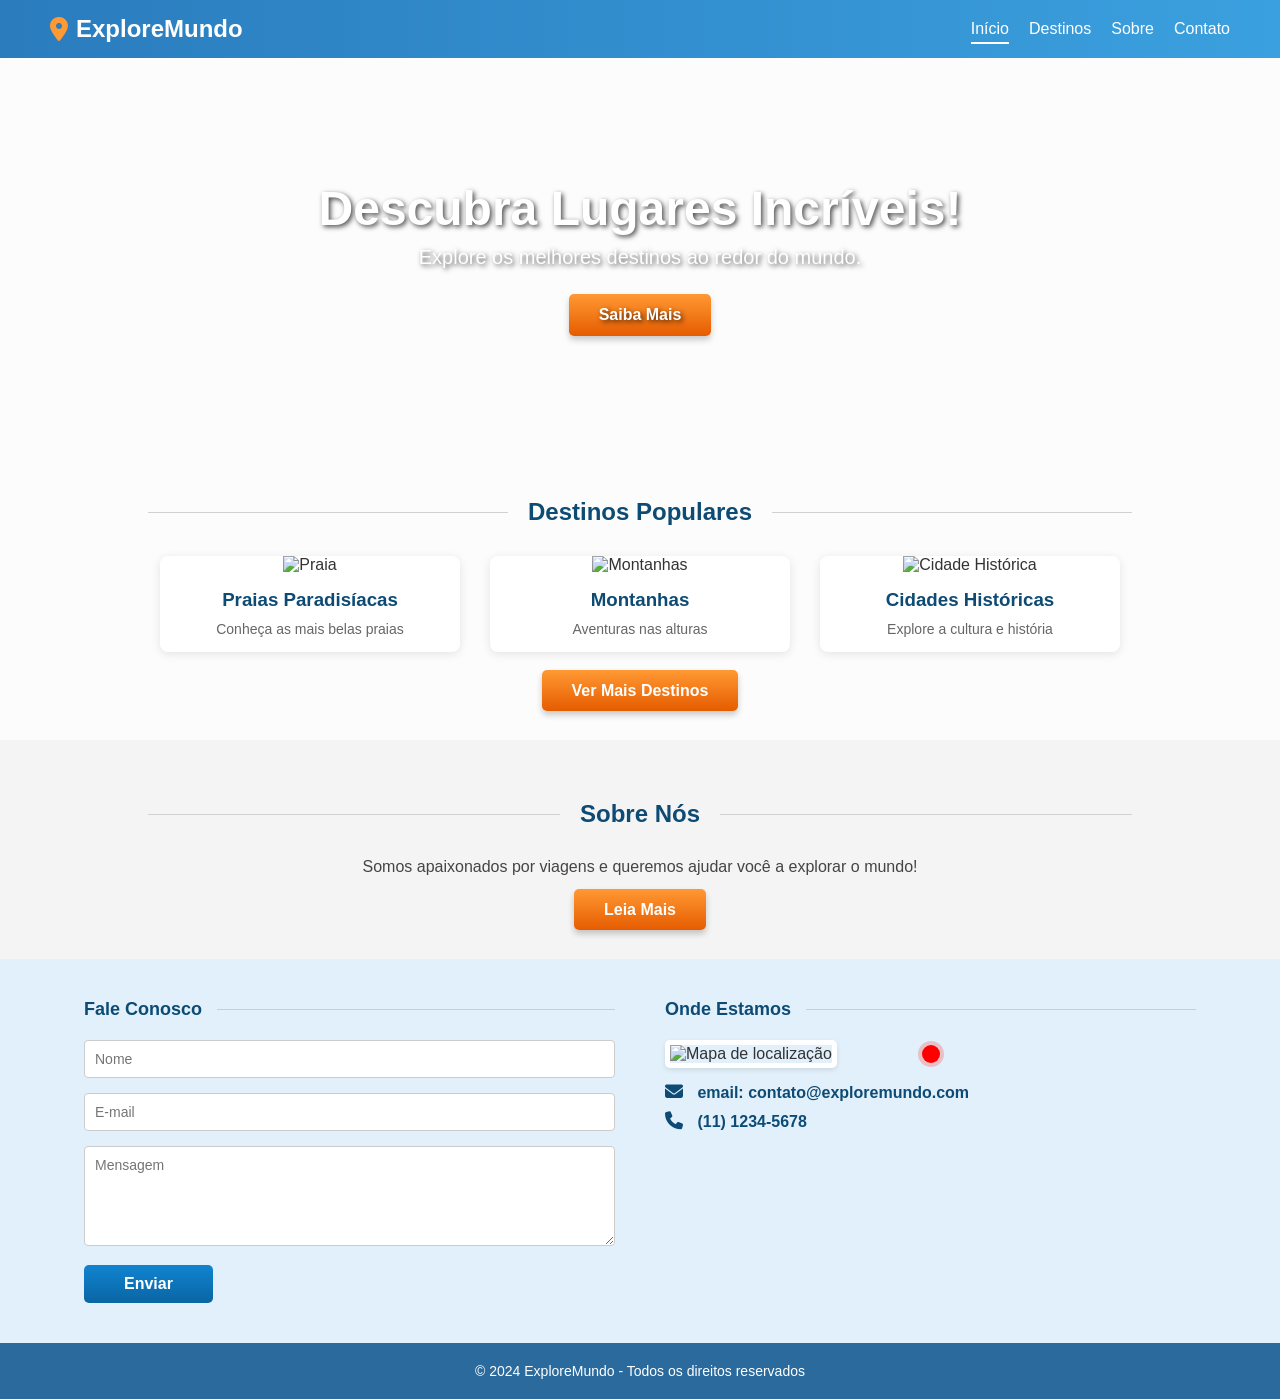
==== commit 624f4a62: "Fix typos in index.html" ====
--- a/index.html
+++ b/index.html
@@ -15,7 +15,7 @@
         </div>
         <nav>
             <ul>
-                <li><a href="index.html" class="active">Inicio</a></li>
+                <li><a href="index.html" class="active">Início</a></li>
                 <li><a href="destinos.html">Destinos</a></li>
                 <li><a href="#sobre">Sobre</a></li>
                 <li><a href="#contato">Contato</a></li>
@@ -46,7 +46,7 @@
             <div class="card">
                 <img src="https://images.unsplash.com/photo-1513635269975-59663e0ac1ad?ixlib=rb-4.0.3&auto=format&fit=crop&w=600&q=80" alt="Cidade Histórica">
                 <h3>Cidades Históricas</h3>
-                <p>Explore a cultura e historia</p>
+                <p>Explore a cultura e história</p>
             </div>
         </div>
 
@@ -72,7 +72,10 @@
 
         <div class="location-info">
             <h3 class="small-title">Onde Estamos</h3>
-            <img src="https://images.unsplash.com/photo-1524661135-423995f22d0b?ixlib=rb-4.0.3&auto=format&fit=crop&w=600&q=80" alt="Mapa de localização">
+            <div class="map-container">
+                <img src="https://i.imgur.com/sSrFtnx.png" alt="Mapa de localização">
+                <div class="pin"></div>
+            </div>
             <div class="location-details">
                 <p><i class="fa-solid fa-envelope"></i> email: contato@exploremundo.com</p>
                 <p><i class="fa-solid fa-phone"></i> (11) 1234-5678</p>
--- a/style.css
+++ b/style.css
@@ -196,13 +196,31 @@
 
 .contact-form textarea { resize: vertical; height: 100px; }
 
-.location-info img {
+.map-container {
+    position: relative;
+    width: 100%;
+    margin-bottom: 15px;
+}
+
+.map-container img {
     width: 100%;
     height: 180px;
     object-fit: cover;
     border: 5px solid white;
+    border-radius: 5px;
     box-shadow: 0 2px 5px rgba(0,0,0,0.1);
-    margin-bottom: 15px;
+}
+
+.pin {
+    position: absolute;
+    width: 18px;
+    height: 18px;
+    background: red;
+    border-radius: 50%;
+    top: 50%;
+    left: 50%;
+    transform: translate(-50%, -50%);
+    box-shadow: 0 0 0 4px rgba(255,0,0,0.2);
 }
 
 .location-details p {
